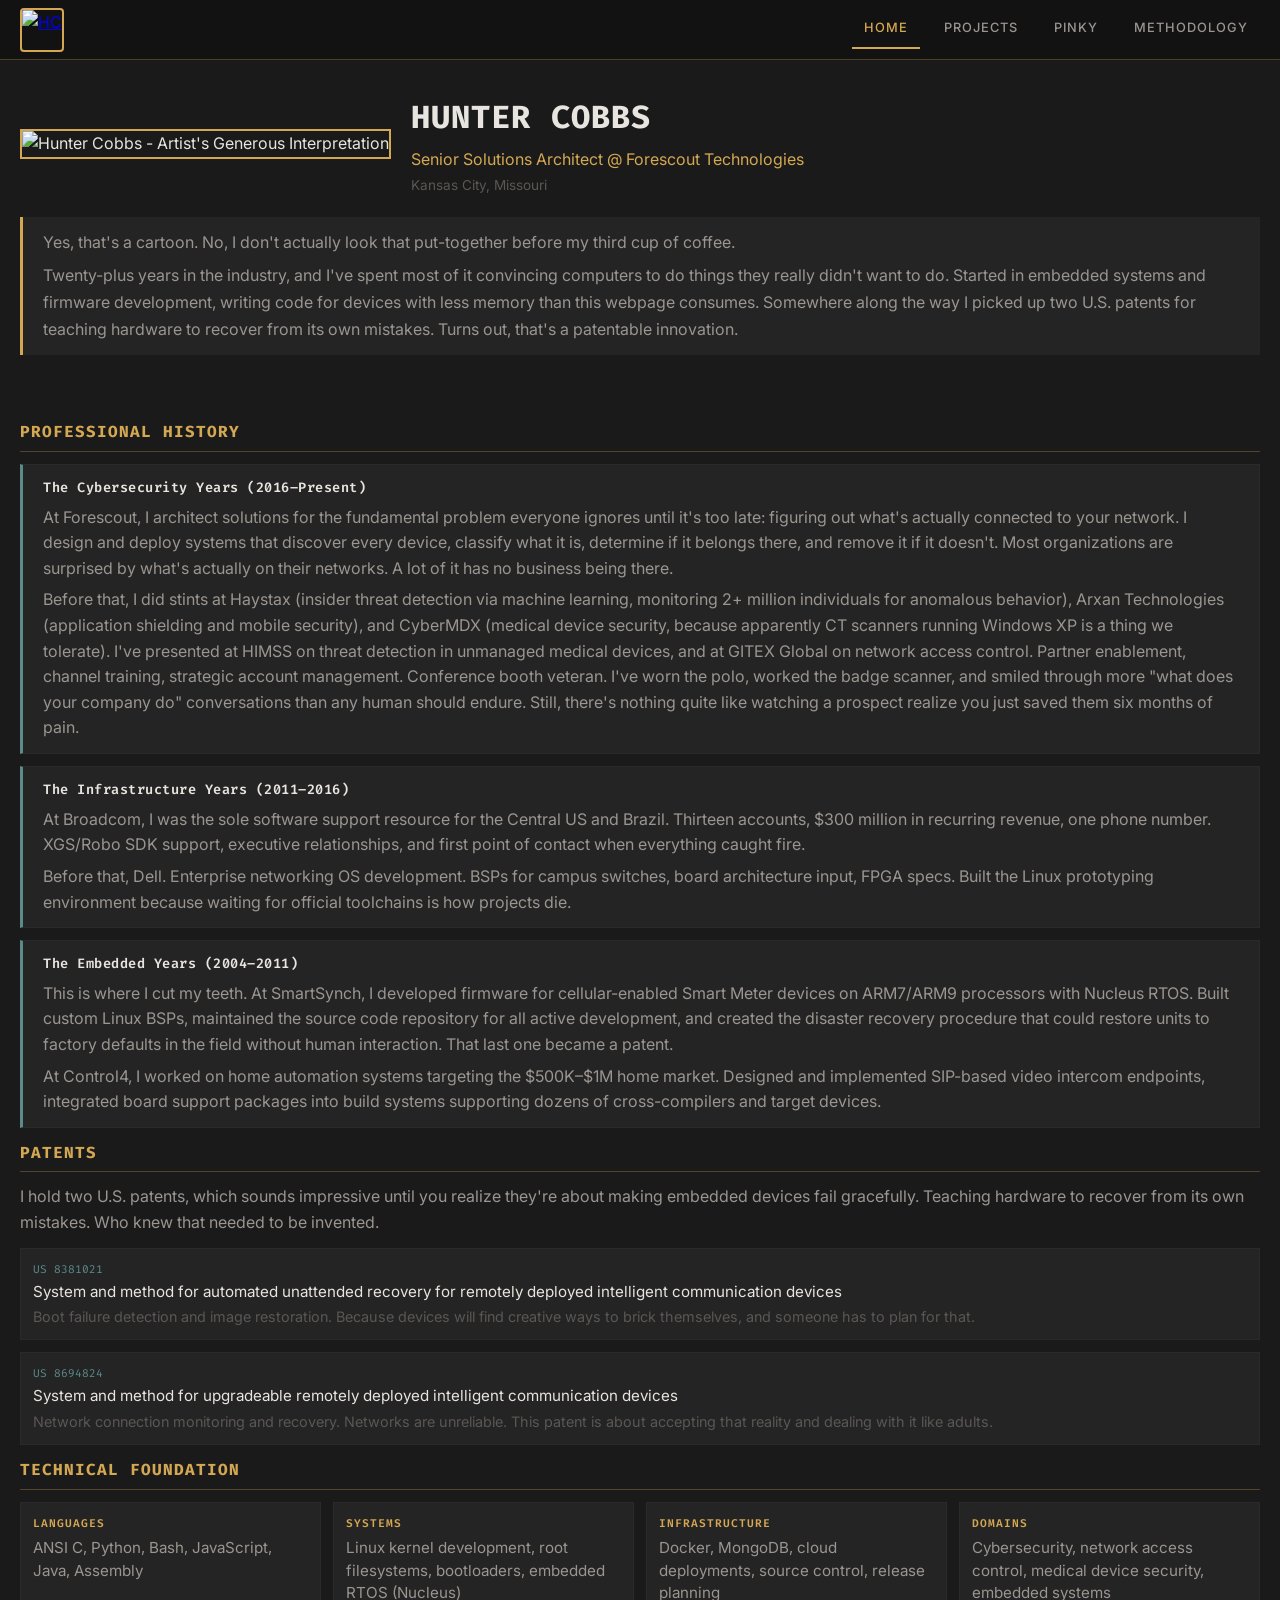
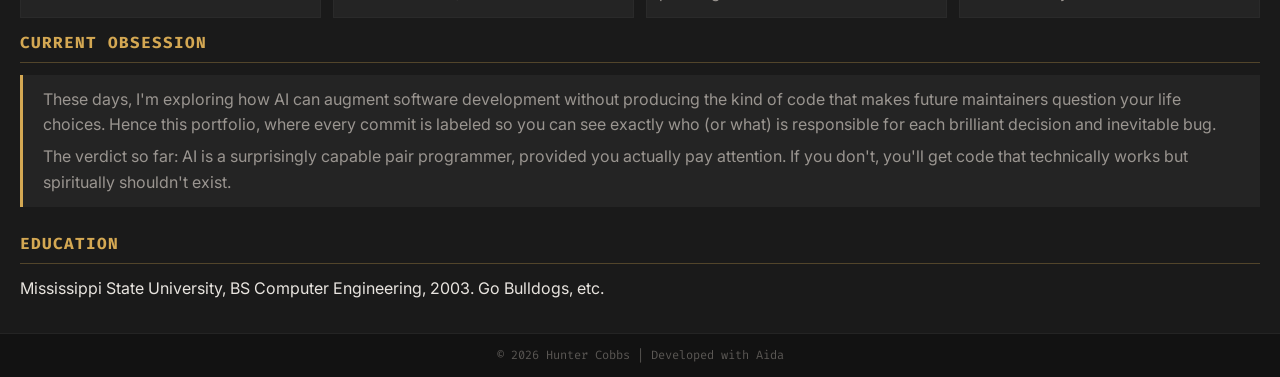
==== index.html @ efbad7c5 "[LLM-ARCH] Add Pinky writeup page with site nav and routing Adds pinky.html — a deep-dive page docum" ====
<!DOCTYPE html>
<html lang="en">
<head>
    <meta charset="UTF-8">
    <meta name="viewport" content="width=device-width, initial-scale=1.0">
    <meta name="description" content="Hunter Cobbs - Senior Solutions Architect, Patent Holder, Embedded Systems Veteran">
    <meta name="referrer" content="strict-origin-when-cross-origin">
    <meta http-equiv="X-Content-Type-Options" content="nosniff">
    <title>Hunter Cobbs | Solutions Architect & AI-Augmented Development</title>
    <link rel="stylesheet" href="css/style.css">
</head>
<body>
    <nav class="nav-bar">
        <div class="nav-container">
            <a href="index.html" class="nav-logo"><img src="photos/hc.jpg" alt="HC"></a>
            <ul class="nav-links">
                <li><a href="index.html" class="active">Home</a></li>
                <li><a href="projects.html">Projects</a></li>
                <li><a href="pinky.html">Pinky</a></li>
                <li><a href="methodology.html">Methodology</a></li>
            </ul>
        </div>
    </nav>

    <main>
        <section class="intro">
            <div class="container">
                <div class="intro-bio">
                    <div class="intro-image">
                        <img src="photos/cartoon_cobbs.jpg" alt="Hunter Cobbs - Artist's Generous Interpretation">
                    </div>
                    <div class="intro-header">
                        <h1 class="intro-title">HUNTER COBBS</h1>
                        <p class="intro-subtitle">Senior Solutions Architect @ Forescout Technologies</p>
                        <p class="intro-location">Kansas City, Missouri</p>
                    </div>
                </div>
                <div class="intro-content">
                    <p>
                        Yes, that's a cartoon. No, I don't actually look that put-together before my third cup of coffee.
                    </p>
                    <p>
                        Twenty-plus years in the industry, and I've spent most of it convincing computers to do
                        things they really didn't want to do. Started in embedded systems and firmware development,
                        writing code for devices with less memory than this webpage consumes. Somewhere along the
                        way I picked up two U.S. patents for teaching hardware to recover from its own mistakes. Turns
                        out, that's a patentable innovation.
                    </p>
                </div>
            </div>
        </section>

        <section class="bio-section container">
            <h2>Professional History</h2>

            <div class="career-timeline">
                <div class="career-block">
                    <h3>The Cybersecurity Years (2016–Present)</h3>
                    <p>
                        At Forescout, I architect solutions for the fundamental problem everyone ignores until
                        it's too late: figuring out what's actually connected to your network. I design and deploy
                        systems that discover every device, classify what it is, determine if it belongs there,
                        and remove it if it doesn't. Most organizations are surprised by what's actually on their
                        networks. A lot of it has no business being there.
                    </p>
                    <p>
                        Before that, I did stints at Haystax (insider threat detection via machine learning, monitoring
                        2+ million individuals for anomalous behavior), Arxan Technologies (application shielding and
                        mobile security), and CyberMDX (medical device security, because apparently CT scanners running
                        Windows XP is a thing we tolerate). I've presented at HIMSS on threat detection in unmanaged
                        medical devices, and at GITEX Global on network access control. Partner enablement, channel
                        training, strategic account management. Conference booth veteran. I've worn the polo, worked
                        the badge scanner, and smiled through more "what does your company do" conversations than
                        any human should endure. Still, there's nothing quite like watching a prospect realize you
                        just saved them six months of pain.
                    </p>
                </div>

                <div class="career-block">
                    <h3>The Infrastructure Years (2011–2016)</h3>
                    <p>
                        At Broadcom, I was the sole software support resource for the Central US and Brazil.
                        Thirteen accounts, $300 million in recurring revenue, one phone number. XGS/Robo SDK
                        support, executive relationships, and first point of contact when everything caught fire.
                    </p>
                    <p>
                        Before that, Dell. Enterprise networking OS development. BSPs for campus switches, board
                        architecture input, FPGA specs. Built the Linux prototyping environment because waiting
                        for official toolchains is how projects die.
                    </p>
                </div>

                <div class="career-block">
                    <h3>The Embedded Years (2004–2011)</h3>
                    <p>
                        This is where I cut my teeth. At SmartSynch, I developed firmware for cellular-enabled Smart
                        Meter devices on ARM7/ARM9 processors with Nucleus RTOS. Built custom Linux BSPs, maintained
                        the source code repository for all active development, and created the disaster recovery
                        procedure that could restore units to factory defaults in the field without human interaction.
                        That last one became a patent.
                    </p>
                    <p>
                        At Control4, I worked on home automation systems targeting the $500K–$1M home market.
                        Designed and implemented SIP-based video intercom endpoints, integrated board support
                        packages into build systems supporting dozens of cross-compilers and target devices.
                    </p>
                </div>
            </div>
        </section>

        <section class="bio-section container">
            <h2>Patents</h2>
            <p class="section-intro">
                I hold two U.S. patents, which sounds impressive until you realize they're about making
                embedded devices fail gracefully. Teaching hardware to recover from its own mistakes. Who knew
                that needed to be invented.
            </p>
            <div class="patent-list">
                <div class="patent-item">
                    <span class="patent-number">US 8381021</span>
                    <span class="patent-title">System and method for automated unattended recovery for remotely deployed intelligent communication devices</span>
                    <p class="patent-desc">Boot failure detection and image restoration. Because devices will find creative ways to brick themselves, and someone has to plan for that.</p>
                </div>
                <div class="patent-item">
                    <span class="patent-number">US 8694824</span>
                    <span class="patent-title">System and method for upgradeable remotely deployed intelligent communication devices</span>
                    <p class="patent-desc">Network connection monitoring and recovery. Networks are unreliable. This patent is about accepting that reality and dealing with it like adults.</p>
                </div>
            </div>
        </section>

        <section class="bio-section container">
            <h2>Technical Foundation</h2>
            <div class="skills-grid">
                <div class="skill-block">
                    <h3>Languages</h3>
                    <p>ANSI C, Python, Bash, JavaScript, Java, Assembly</p>
                </div>
                <div class="skill-block">
                    <h3>Systems</h3>
                    <p>Linux kernel development, root filesystems, bootloaders, embedded RTOS (Nucleus)</p>
                </div>
                <div class="skill-block">
                    <h3>Infrastructure</h3>
                    <p>Docker, MongoDB, cloud deployments, source control, release planning</p>
                </div>
                <div class="skill-block">
                    <h3>Domains</h3>
                    <p>Cybersecurity, network access control, medical device security, embedded systems</p>
                </div>
            </div>
        </section>

        <section class="bio-section container">
            <h2>Current Obsession</h2>
            <div class="bio-content">
                <p>
                    These days, I'm exploring how AI can augment software development without producing
                    the kind of code that makes future maintainers question your life choices. Hence this
                    portfolio, where every commit is labeled so you can see exactly who (or what) is
                    responsible for each brilliant decision and inevitable bug.
                </p>
                <p>
                    The verdict so far: AI is a surprisingly capable pair programmer, provided you actually
                    pay attention. If you don't, you'll get code that technically works but spiritually
                    shouldn't exist.
                </p>
            </div>
        </section>

        <section class="bio-section container">
            <h2>Education</h2>
            <p>Mississippi State University, BS Computer Engineering, 2003. Go Bulldogs, etc.</p>
        </section>
    </main>

    <footer class="site-footer">
        <div class="container">
            <p>&copy; 2026 Hunter Cobbs | Developed with Aida</p>
        </div>
    </footer>
</body>
</html>
---- css/style.css ----
/* Mid-Century Modern + Cyberpunk Fusion */
@import url('https://fonts.googleapis.com/css2?family=Fira+Code:wght@400;700&family=Inter:wght@300;400;500;600&display=swap');

* {
    margin: 0;
    padding: 0;
    box-sizing: border-box;
}

:root {
    /* Warm Dark Palette */
    --bg-dark: #1a1a1a;
    --bg-darker: #121212;
    --bg-card: #242424;
    --bg-card-hover: #2a2a2a;

    /* Mid-Century Accent Colors */
    --primary: #d4a853;
    --primary-dim: rgba(212, 168, 83, 0.15);
    --secondary: #5c8a8a;
    --accent: #c17767;
    --accent-muted: #8b5a4a;

    /* Text */
    --text-bright: #e8e4df;
    --text-dim: #9a9590;
    --text-muted: #5a5754;

    /* Subtle Effects */
    --glow-primary: 0 0 20px rgba(212, 168, 83, 0.15);
    --border-subtle: rgba(212, 168, 83, 0.3);

    /* Spacing - tightened for compact layout */
    --spacing-xs: 0.375rem;
    --spacing-sm: 0.75rem;
    --spacing-md: 1.25rem;
    --spacing-lg: 2rem;
    --spacing-xl: 2.5rem;
}

body {
    font-family: 'Inter', sans-serif;
    line-height: 1.6;
    color: var(--text-bright);
    background: var(--bg-dark);
    min-height: 100vh;
    padding-top: 60px;
}

.container {
    max-width: 1400px;
    margin: 0 auto;
    padding: 0 var(--spacing-md);
}

/* Navigation - Top Bar */
.nav-bar {
    background: var(--bg-darker);
    border-bottom: 1px solid var(--border-subtle);
    position: fixed;
    top: 0;
    left: 0;
    right: 0;
    height: 60px;
    z-index: 1000;
}

.nav-container {
    display: flex;
    flex-direction: row;
    align-items: center;
    justify-content: space-between;
    padding: 0 var(--spacing-md);
    height: 100%;
    max-width: 1400px;
    margin: 0 auto;
}

.nav-logo {
    display: flex;
    align-items: center;
}

.nav-logo img {
    height: 44px;
    width: auto;
    border: 2px solid var(--primary);
    border-radius: 4px;
    transition: border-color 0.2s ease;
}

.nav-logo:hover img {
    border-color: var(--text-bright);
}

.nav-links {
    display: flex;
    flex-direction: row;
    gap: var(--spacing-sm);
    list-style: none;
}

.nav-links a {
    color: var(--text-dim);
    text-decoration: none;
    font-weight: 500;
    text-transform: uppercase;
    letter-spacing: 1px;
    padding: 0.5rem 0.75rem;
    transition: all 0.2s ease;
    font-size: 0.8rem;
    display: block;
    border-bottom: 2px solid transparent;
}

.nav-links a:hover {
    color: var(--primary);
    border-bottom-color: var(--text-muted);
}

.nav-links a.active {
    color: var(--primary);
    border-bottom-color: var(--primary);
}

/* Intro Section */
.intro {
    padding: var(--spacing-lg) 0 var(--spacing-md);
}

.intro-bio {
    display: flex;
    gap: var(--spacing-md);
    align-items: center;
    margin-bottom: var(--spacing-md);
}

.intro-image {
    flex-shrink: 0;
}

.intro-image img {
    width: 140px;
    height: 140px;
    object-fit: cover;
    border: 2px solid var(--primary);
}

.intro-header {
    display: flex;
    flex-direction: column;
    justify-content: center;
}

.intro-title {
    font-family: 'Fira Code', monospace;
    font-size: 2rem;
    font-weight: 700;
    color: var(--text-bright);
    margin-bottom: 0.25rem;
    letter-spacing: 1px;
}

.intro-subtitle {
    font-size: 1rem;
    color: var(--primary);
    margin-bottom: 0.125rem;
    font-weight: 400;
}

.intro-location {
    font-size: 0.85rem;
    color: var(--text-muted);
}

.intro-content {
    background: var(--bg-card);
    border-left: 3px solid var(--primary);
    padding: var(--spacing-sm) var(--spacing-md);
    line-height: 1.7;
}

.intro-content p {
    margin-bottom: var(--spacing-xs);
    color: var(--text-dim);
    font-size: 1rem;
}

.intro-content p:last-child {
    margin-bottom: 0;
}

.cta-button {
    display: inline-block;
    padding: 0.625rem 1.5rem;
    background: var(--primary);
    border: none;
    color: var(--bg-dark);
    text-decoration: none;
    font-weight: 600;
    text-transform: uppercase;
    letter-spacing: 1px;
    font-size: 0.8rem;
    transition: background 0.2s ease;
    margin-top: var(--spacing-sm);
}

.cta-button:hover {
    background: var(--text-bright);
}

/* Section Headers */
section {
    margin-bottom: var(--spacing-lg);
}

section.bio-section {
    padding-top: var(--spacing-sm);
}

h2 {
    font-family: 'Fira Code', monospace;
    font-size: 1rem;
    color: var(--primary);
    margin-bottom: var(--spacing-sm);
    padding-bottom: var(--spacing-xs);
    border-bottom: 1px solid var(--border-subtle);
    letter-spacing: 1px;
    text-transform: uppercase;
    font-weight: 700;
}

h3 {
    font-family: 'Fira Code', monospace;
    font-size: 0.9rem;
    color: var(--text-bright);
    margin-bottom: var(--spacing-xs);
    font-weight: 600;
}

/* Projects Layout - Top Nav + Content */
.projects-layout {
    display: flex;
    flex-direction: column;
    min-height: calc(100vh - 120px);
}

.projects-topnav {
    background: var(--bg-darker);
    border-bottom: 1px solid var(--bg-card);
    padding: var(--spacing-sm) var(--spacing-md);
    position: sticky;
    top: 0;
    z-index: 100;
}

.project-tabs {
    display: flex;
    flex-direction: row;
    gap: var(--spacing-sm);
    flex-wrap: wrap;
}

.project-tab {
    display: flex;
    flex-direction: column;
    align-items: flex-start;
    gap: 0.125rem;
    padding: var(--spacing-xs) var(--spacing-sm);
    background: transparent;
    border: 1px solid transparent;
    border-bottom: 2px solid transparent;
    cursor: pointer;
    text-align: left;
    transition: all 0.2s ease;
}

.project-tab:hover {
    background: var(--bg-card);
    border-color: var(--bg-card-hover);
    border-bottom-color: var(--text-muted);
}

.project-tab.active {
    background: var(--bg-card);
    border-color: var(--border-subtle);
    border-bottom-color: var(--primary);
}

.tab-name {
    font-family: 'Fira Code', monospace;
    font-size: 0.875rem;
    color: var(--text-bright);
    font-weight: 600;
}

.project-tab:hover .tab-name,
.project-tab.active .tab-name {
    color: var(--primary);
}

.tab-lang {
    font-size: 0.65rem;
    color: var(--text-muted);
}

.project-content {
    padding: var(--spacing-lg);
    max-width: 1200px;
}

.project-meta {
    display: flex;
    gap: var(--spacing-xs);
    margin-bottom: var(--spacing-md);
    flex-wrap: wrap;
}

.project-tag {
    background: var(--primary-dim);
    padding: 0.25rem 0.625rem;
    font-size: 0.75rem;
    color: var(--primary);
    font-family: 'Fira Code', monospace;
    text-transform: uppercase;
    letter-spacing: 0.5px;
}

.project-description {
    color: var(--text-dim);
    margin-bottom: var(--spacing-md);
    line-height: 1.7;
}

.project-stats {
    margin: var(--spacing-md) 0;
}

.project-stats h4 {
    font-size: 0.75rem;
    color: var(--text-dim);
    margin-bottom: var(--spacing-sm);
    text-transform: uppercase;
    letter-spacing: 1px;
    font-weight: 500;
}

.stats-bars {
    display: flex;
    flex-direction: column;
    gap: 0.25rem;
}

.stat-bar {
    display: flex;
    align-items: center;
    gap: 0.375rem;
}

.stat-label {
    min-width: 90px;
    font-size: 0.6rem;
    font-family: 'Fira Code', monospace;
    color: var(--text-muted);
}

.stat-visual {
    flex: 1;
    height: 6px;
    background: var(--bg-darker);
    overflow: hidden;
}

.stat-fill {
    height: 100%;
    transition: width 0.6s ease;
}

.stat-value {
    min-width: 24px;
    text-align: right;
    font-size: 0.6rem;
    font-weight: 600;
    color: var(--text-dim);
    font-family: 'Fira Code', monospace;
}

/* Mid-century contribution label colors */
.stat-fill.classic {
    background: #7a9e7a;
}
.stat-fill.classic-review {
    background: #8fbc8f;
}
.stat-fill.llm-assisted {
    background: var(--secondary);
}
.stat-fill.llm-arch {
    background: var(--primary);
}
.stat-fill.llm-review {
    background: #c49a6c;
}
.stat-fill.vibe {
    background: var(--accent);
}

.project-links {
    display: flex;
    gap: var(--spacing-sm);
    flex-wrap: wrap;
    margin-top: var(--spacing-md);
}

.project-link {
    display: inline-block;
    padding: 0.5rem 1rem;
    background: transparent;
    border: 1px solid var(--text-muted);
    color: var(--text-dim);
    text-decoration: none;
    font-size: 0.8rem;
    font-weight: 500;
    text-transform: uppercase;
    letter-spacing: 0.5px;
    transition: border-color 0.2s ease, color 0.2s ease;
}

.project-link:hover {
    border-color: var(--primary);
    color: var(--primary);
}

/* Label Cards */
.labels-grid {
    display: grid;
    grid-template-columns: repeat(auto-fill, minmax(300px, 1fr));
    gap: var(--spacing-md);
}

.label-card {
    background: var(--bg-card);
    border: 1px solid var(--bg-card-hover);
    padding: var(--spacing-md);
    transition: border-color 0.2s ease;
}

.label-card:hover {
    border-color: var(--border-subtle);
}

.label-card h3 {
    font-family: 'Fira Code', monospace;
    color: var(--primary);
    margin-bottom: var(--spacing-xs);
    font-size: 0.875rem;
    letter-spacing: 0.5px;
}

.label-card p {
    color: var(--text-dim);
    font-size: 0.9rem;
    line-height: 1.6;
}

.methodology-intro {
    color: var(--text-dim);
    margin-bottom: var(--spacing-lg);
    font-size: 1.1rem;
    line-height: 1.8;
}

.bio-content {
    background: var(--bg-card);
    border-left: 3px solid var(--primary);
    padding: var(--spacing-sm) var(--spacing-md);
    line-height: 1.6;
    margin-bottom: var(--spacing-sm);
}

.bio-content p {
    margin-bottom: var(--spacing-xs);
    color: var(--text-dim);
    font-size: 1rem;
}

.bio-content p:last-child {
    margin-bottom: 0;
}

/* Section Intro */
.section-intro {
    color: var(--text-dim);
    line-height: 1.6;
    margin-bottom: var(--spacing-sm);
    font-size: 1rem;
}

/* Career Timeline */
.career-timeline {
    display: flex;
    flex-direction: column;
    gap: var(--spacing-sm);
}

.career-block {
    background: var(--bg-card);
    border: 1px solid var(--bg-card-hover);
    padding: var(--spacing-sm) var(--spacing-md);
    border-left: 3px solid var(--secondary);
}

.career-block h3 {
    font-family: 'Fira Code', monospace;
    font-size: 0.85rem;
    color: var(--text-bright);
    margin-bottom: var(--spacing-xs);
    letter-spacing: 0.5px;
}

.career-block p {
    color: var(--text-dim);
    line-height: 1.6;
    margin-bottom: var(--spacing-xs);
    font-size: 1rem;
}

.career-block p:last-child {
    margin-bottom: 0;
}

/* Skills Grid */
.skills-grid {
    display: grid;
    grid-template-columns: repeat(auto-fit, minmax(200px, 1fr));
    gap: var(--spacing-sm);
}

.skill-block {
    background: var(--bg-card);
    border: 1px solid var(--bg-card-hover);
    padding: var(--spacing-sm);
}

.skill-block h3 {
    font-family: 'Fira Code', monospace;
    font-size: 0.7rem;
    color: var(--primary);
    margin-bottom: 0.25rem;
    text-transform: uppercase;
    letter-spacing: 1px;
}

.skill-block p {
    color: var(--text-dim);
    font-size: 0.95rem;
    line-height: 1.5;
}

.patent-list {
    display: flex;
    flex-direction: column;
    gap: var(--spacing-sm);
}

.patent-item {
    background: var(--bg-card);
    border: 1px solid var(--bg-card-hover);
    padding: var(--spacing-sm);
}

.patent-number {
    font-family: 'Fira Code', monospace;
    font-size: 0.7rem;
    color: var(--secondary);
    display: block;
    margin-bottom: 0.125rem;
}

.patent-title {
    font-size: 0.95rem;
    color: var(--text-bright);
    display: block;
    margin-bottom: 0.25rem;
    line-height: 1.4;
}

.patent-desc {
    font-size: 0.9rem;
    color: var(--text-muted);
    margin: 0;
    line-height: 1.5;
}

/* Footer */
.site-footer {
    background: var(--bg-darker);
    border-top: 1px solid var(--bg-card);
    color: var(--text-muted);
    text-align: center;
    padding: var(--spacing-sm) 0;
    margin-top: var(--spacing-lg);
}

.site-footer p {
    font-size: 0.75rem;
    font-family: 'Fira Code', monospace;
}

/* Project Detail Page */
.project-header {
    padding: var(--spacing-lg) 0;
    border-bottom: 1px solid var(--bg-card);
}

.back-link {
    display: inline-block;
    color: var(--text-muted);
    text-decoration: none;
    font-size: 0.875rem;
    margin-bottom: var(--spacing-sm);
    transition: color 0.2s ease;
}

.back-link:hover {
    color: var(--primary);
}

.project-header h1 {
    font-family: 'Fira Code', monospace;
    font-size: 2rem;
    color: var(--text-bright);
    margin-bottom: var(--spacing-xs);
    letter-spacing: 1px;
}

.project-subtitle {
    color: var(--text-dim);
    font-size: 1rem;
    margin-bottom: var(--spacing-sm);
    max-width: 700px;
}

.project-header-links {
    margin-top: var(--spacing-md);
}

.project-dashboard {
    display: grid;
    grid-template-columns: 1fr 240px;
    gap: var(--spacing-md);
    padding: var(--spacing-lg) 0;
}

/* README Section */
.project-readme {
    min-width: 0;
}

.readme-body {
    background: var(--bg-card);
    padding: var(--spacing-md);
    border: 1px solid var(--bg-card-hover);
    line-height: 1.7;
}

.readme-body h1,
.readme-body h2,
.readme-body h3,
.readme-body h4 {
    font-family: 'Fira Code', monospace;
    color: var(--text-bright);
    margin-top: var(--spacing-md);
    margin-bottom: var(--spacing-sm);
}

.readme-body h1 { font-size: 1.5rem; }
.readme-body h2 { font-size: 1.25rem; border-bottom: none; }
.readme-body h3 { font-size: 1.1rem; }

.readme-body p {
    color: var(--text-dim);
    margin-bottom: var(--spacing-sm);
}

.readme-body code {
    font-family: 'Fira Code', monospace;
    background: var(--bg-darker);
    padding: 0.125rem 0.375rem;
    font-size: 0.875rem;
    color: var(--primary);
}

.readme-body pre {
    background: var(--bg-darker);
    padding: var(--spacing-sm);
    overflow-x: auto;
    margin: var(--spacing-sm) 0;
    border-left: 3px solid var(--primary);
}

.readme-body pre code {
    background: none;
    padding: 0;
    color: var(--text-dim);
}

.readme-body ul,
.readme-body ol {
    color: var(--text-dim);
    padding-left: var(--spacing-md);
    margin-bottom: var(--spacing-sm);
}

.readme-body li {
    margin-bottom: var(--spacing-xs);
}

.readme-body a {
    color: var(--primary);
    text-decoration: none;
}

.readme-body a:hover {
    text-decoration: underline;
}

.readme-body blockquote {
    border-left: 3px solid var(--secondary);
    padding-left: var(--spacing-sm);
    color: var(--text-muted);
    margin: var(--spacing-sm) 0;
}

/* Sidebar */
.project-sidebar {
    display: flex;
    flex-direction: column;
    gap: var(--spacing-xs);
}

.sidebar-section {
    background: var(--bg-card);
    border: 1px solid var(--bg-card-hover);
    padding: var(--spacing-sm);
}

.sidebar-section h3 {
    font-family: 'Fira Code', monospace;
    font-size: 0.65rem;
    color: var(--primary);
    text-transform: uppercase;
    letter-spacing: 0.5px;
    margin-bottom: var(--spacing-xs);
    padding-bottom: 0.25rem;
    border-bottom: 1px solid var(--bg-card-hover);
}

.stats-total {
    font-size: 0.7rem;
    color: var(--text-dim);
    margin-bottom: var(--spacing-xs);
}

/* Commits List */
.commits-list {
    display: flex;
    flex-direction: column;
    gap: 0.375rem;
    max-height: 280px;
    overflow-y: auto;
}

.commit-item {
    padding-bottom: 0.375rem;
    border-bottom: 1px solid var(--bg-card-hover);
}

.commit-item:last-child {
    border-bottom: none;
    padding-bottom: 0;
}

.commit-meta {
    display: flex;
    gap: 0.25rem;
    margin-bottom: 0.125rem;
}

.commit-date {
    font-size: 0.6rem;
    color: var(--text-muted);
    font-family: 'Fira Code', monospace;
}

.commit-label {
    font-size: 0.55rem;
    color: var(--secondary);
    font-family: 'Fira Code', monospace;
}

.commit-message {
    font-size: 0.7rem;
    color: var(--text-dim);
    margin-bottom: 0.125rem;
    line-height: 1.3;
    overflow: hidden;
    text-overflow: ellipsis;
    white-space: nowrap;
}

.commit-link {
    font-size: 0.6rem;
    color: var(--text-muted);
    font-family: 'Fira Code', monospace;
    text-decoration: none;
}

.commit-link:hover {
    color: var(--primary);
}

/* Issues List */
.issues-list {
    display: flex;
    flex-direction: column;
    gap: 0.25rem;
    max-height: 200px;
    overflow-y: auto;
}

.issue-item {
    display: flex;
    align-items: flex-start;
    gap: 0.25rem;
}

.issue-icon {
    font-family: 'Fira Code', monospace;
    font-size: 0.6rem;
    font-weight: 600;
    min-width: 1.25rem;
}

.issue-icon.state-open {
    color: #7a9e7a;
}

.issue-icon.state-closed {
    color: var(--accent);
}

.issue-content {
    flex: 1;
    min-width: 0;
}

.issue-title {
    font-size: 0.65rem;
    color: var(--text-dim);
    text-decoration: none;
    display: block;
    line-height: 1.3;
    overflow: hidden;
    text-overflow: ellipsis;
    white-space: nowrap;
}

.issue-title:hover {
    color: var(--primary);
}

.issue-number {
    font-size: 0.6rem;
    color: var(--text-muted);
    font-family: 'Fira Code', monospace;
}

/* Loading/Error States */
.loading-text,
.empty-text {
    font-size: 0.7rem;
    color: var(--text-muted);
    font-style: italic;
}

.error-text {
    font-size: 0.7rem;
    color: var(--accent);
}

/* Responsive Design */
@media (max-width: 1024px) {
    .project-dashboard {
        grid-template-columns: 1fr;
    }

    .project-sidebar {
        order: -1;
        display: grid;
        grid-template-columns: repeat(3, 1fr);
        gap: var(--spacing-sm);
    }
}

@media (max-width: 768px) {
    /* Mobile adjustments */
    .nav-container {
        padding: 0 var(--spacing-sm);
    }

    .nav-logo img {
        height: 36px;
    }

    .nav-links {
        gap: var(--spacing-xs);
    }

    .nav-links a {
        padding: 0.375rem 0.5rem;
        font-size: 0.7rem;
    }

    .intro-title {
        font-size: 1.5rem;
    }

    .intro-subtitle {
        font-size: 0.9rem;
    }

    .intro-bio {
        flex-direction: column;
        align-items: center;
        text-align: center;
    }

    .intro-image img {
        width: 120px;
        height: 120px;
    }

    h2 {
        font-size: 0.9rem;
    }

    .labels-grid {
        grid-template-columns: 1fr;
    }

    .skills-grid {
        grid-template-columns: 1fr 1fr;
    }

    .container {
        padding: 0 var(--spacing-sm);
    }

    .stat-label {
        min-width: 80px;
        font-size: 0.6rem;
    }

    .project-header h1 {
        font-size: 1.25rem;
    }

    /* Mobile: compact project tabs */
    .projects-topnav {
        padding: var(--spacing-xs) var(--spacing-sm);
    }

    .project-tabs {
        gap: var(--spacing-xs);
    }

    .project-tab {
        padding: var(--spacing-xs);
    }

    .tab-lang {
        display: none;
    }

    .project-content {
        padding: var(--spacing-sm);
    }

    .bio-header {
        flex-direction: column;
        align-items: center;
        text-align: center;
    }

    .bio-image img {
        width: 120px;
        height: 120px;
    }

    .career-block p {
        font-size: 0.95rem;
    }
}

/* Review Status Badges */
.review-section {
    display: flex;
    flex-direction: column;
    gap: var(--spacing-xs);
}

.review-row {
    display: flex;
    align-items: center;
    gap: var(--spacing-xs);
    margin-bottom: var(--spacing-xs);
    flex-wrap: wrap;
}

.review-label {
    font-size: 0.7rem;
    font-family: 'Fira Code', monospace;
    color: var(--text-dim);
    text-transform: uppercase;
    letter-spacing: 0.5px;
    min-width: 100px;
}

.review-label a {
    color: var(--text-dim);
    text-decoration: none;
    transition: color 0.2s ease;
}

.review-label a:hover {
    color: var(--primary);
}

.review-rounds {
    display: flex;
    gap: 4px;
    flex-wrap: wrap;
}

.review-badge {
    display: inline-flex;
    align-items: center;
    justify-content: center;
    width: 22px;
    height: 22px;
    font-size: 0.65rem;
    font-family: 'Fira Code', monospace;
    font-weight: 600;
    text-decoration: none;
    border-radius: 3px;
    transition: transform 0.15s ease, box-shadow 0.15s ease;
}

.review-badge:hover {
    transform: translateY(-2px);
    box-shadow: 0 2px 8px rgba(0, 0, 0, 0.3);
}

/* Severity colors */
.review-badge.severity-critical {
    background: #cc4444;
    color: #fff;
}

.review-badge.severity-high {
    background: #d48a3c;
    color: #1a1a1a;
}

.review-badge.severity-medium {
    background: #c9b44a;
    color: #1a1a1a;
}

.review-badge.severity-low {
    background: #7a9e7a;
    color: #1a1a1a;
}

.review-badge.severity-none {
    background: var(--text-muted);
    color: var(--bg-dark);
}

.review-none {
    font-size: 0.7rem;
    color: var(--text-muted);
    font-style: italic;
}

/* Pinky Article Page */
.pinky-article {
    max-width: 820px;
    padding-top: var(--spacing-lg);
    padding-bottom: var(--spacing-xl);
}

.pinky-header {
    padding-bottom: var(--spacing-md);
    margin-bottom: var(--spacing-lg);
    border-bottom: 1px solid var(--border-subtle);
}

.pinky-title {
    font-family: 'Fira Code', monospace;
    font-size: 1.75rem;
    font-weight: 700;
    color: var(--text-bright);
    letter-spacing: 1px;
    line-height: 1.25;
    margin-bottom: var(--spacing-sm);
}

.pinky-lede {
    color: var(--text-dim);
    font-size: 1.05rem;
    line-height: 1.7;
    border-left: 3px solid var(--primary);
    padding: var(--spacing-xs) var(--spacing-md);
    background: var(--bg-card);
}

.pinky-section {
    margin-bottom: var(--spacing-lg);
}

.pinky-section h2 {
    font-family: 'Fira Code', monospace;
    font-size: 1rem;
    color: var(--primary);
    margin-bottom: var(--spacing-sm);
    padding-bottom: var(--spacing-xs);
    border-bottom: 1px solid var(--border-subtle);
    letter-spacing: 1px;
    text-transform: uppercase;
    font-weight: 700;
}

.pinky-section p {
    color: var(--text-dim);
    line-height: 1.75;
    margin-bottom: var(--spacing-sm);
    font-size: 1rem;
}

.pinky-section p:last-child {
    margin-bottom: 0;
}

.pinky-section strong {
    color: var(--text-bright);
    font-weight: 600;
}

.pinky-section ul {
    color: var(--text-dim);
    padding-left: var(--spacing-md);
    margin-bottom: var(--spacing-sm);
    line-height: 1.7;
}

.pinky-section li {
    margin-bottom: var(--spacing-xs);
}

.pinky-section code {
    font-family: 'Fira Code', monospace;
    background: var(--bg-darker);
    padding: 0.1rem 0.35rem;
    font-size: 0.85rem;
    color: var(--primary);
    border-radius: 2px;
}

/* ASCII pipeline diagram */
.ascii-diagram {
    background: var(--bg-darker);
    border-left: 3px solid var(--primary);
    padding: var(--spacing-sm) var(--spacing-md);
    margin: var(--spacing-sm) 0 var(--spacing-md);
    overflow-x: auto;
    -webkit-overflow-scrolling: touch;
}

.ascii-diagram code {
    font-family: 'Fira Code', monospace;
    font-size: 0.7rem;
    line-height: 1.5;
    color: var(--text-dim);
    background: none;
    padding: 0;
    white-space: pre;
    display: block;
    color: var(--text-bright);
}

/* Hardware table */
.pinky-table-wrap {
    overflow-x: auto;
    -webkit-overflow-scrolling: touch;
    margin: var(--spacing-sm) 0;
    border: 1px solid var(--bg-card-hover);
}

.pinky-table {
    width: 100%;
    border-collapse: collapse;
    font-size: 0.9rem;
    background: var(--bg-card);
    min-width: 480px;
}

.pinky-table th,
.pinky-table td {
    padding: var(--spacing-xs) var(--spacing-sm);
    text-align: left;
    border-bottom: 1px solid var(--bg-card-hover);
    vertical-align: top;
    line-height: 1.5;
}

.pinky-table thead th {
    background: var(--bg-darker);
    color: var(--primary);
    font-family: 'Fira Code', monospace;
    font-size: 0.7rem;
    text-transform: uppercase;
    letter-spacing: 1px;
    font-weight: 700;
}

.pinky-table tbody td:first-child {
    font-family: 'Fira Code', monospace;
    color: var(--secondary);
    white-space: nowrap;
    font-size: 0.85rem;
}

.pinky-table tbody td {
    color: var(--text-dim);
}

.pinky-table tbody tr:last-child td {
    border-bottom: none;
}

.pinky-footnote {
    margin-top: var(--spacing-lg);
    padding-top: var(--spacing-sm);
    border-top: 1px solid var(--bg-card-hover);
    color: var(--text-muted);
    font-family: 'Fira Code', monospace;
    font-size: 0.75rem;
    text-align: right;
}

@media (max-width: 768px) {
    .pinky-title {
        font-size: 1.35rem;
    }

    .pinky-lede {
        font-size: 0.95rem;
    }

    .ascii-diagram code {
        font-size: 0.6rem;
    }
}
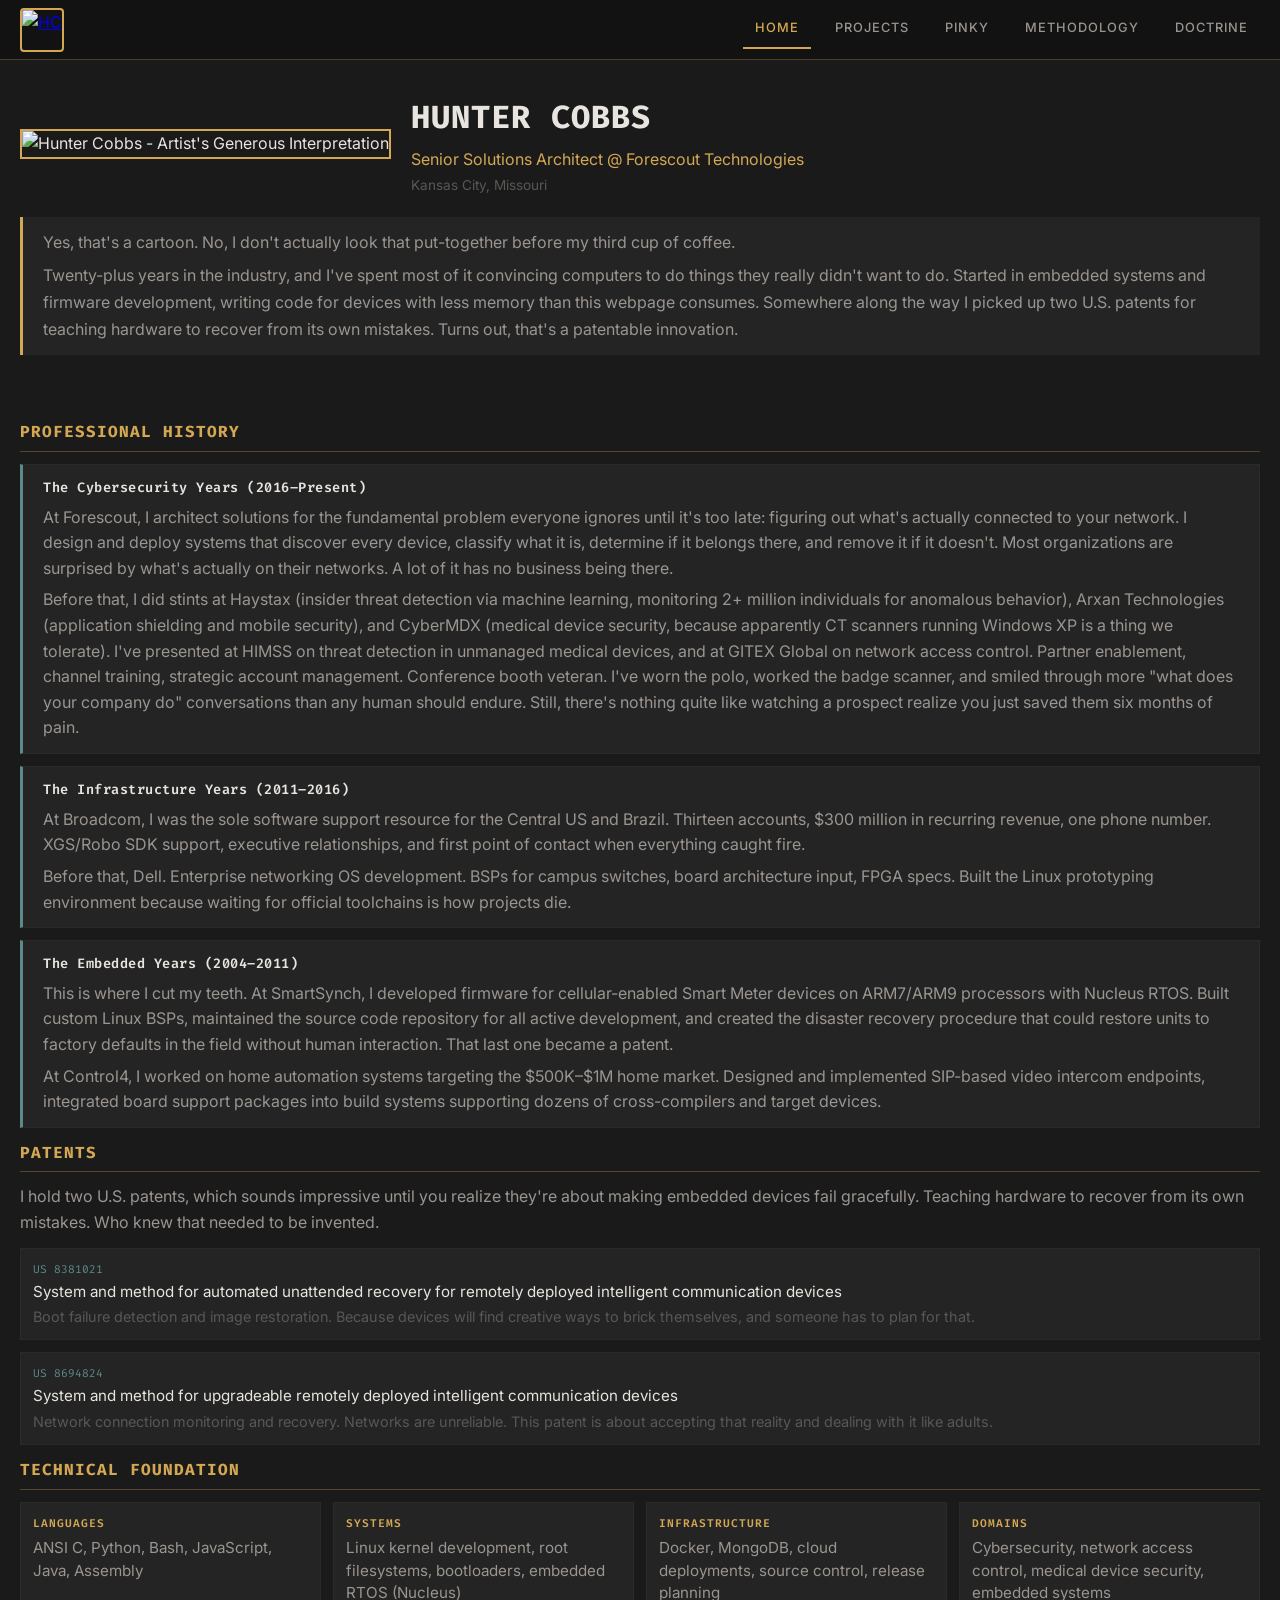
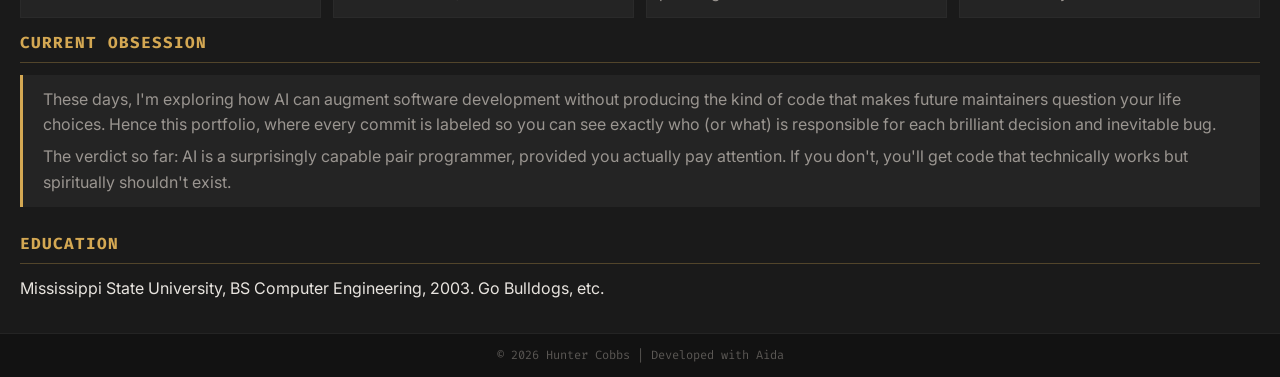
==== commit c268710f: "[LLM-ARCH] Add Decision Over Detection doctrine page New decision-over-detection.html: a default-den" ====
--- a/index.html
+++ b/index.html
@@ -18,6 +18,7 @@
                 <li><a href="projects.html">Projects</a></li>
                 <li><a href="pinky.html">Pinky</a></li>
                 <li><a href="methodology.html">Methodology</a></li>
+                <li><a href="decision-over-detection.html">Doctrine</a></li>
             </ul>
         </div>
     </nav>
--- a/css/style.css
+++ b/css/style.css
@@ -1273,3 +1273,329 @@
         font-size: 0.6rem;
     }
 }
+
+/* ===== Pinky overhaul: metrics, timeline, principles, status ===== */
+
+/* Headline metrics band */
+.pinky-metrics {
+    display: grid;
+    grid-template-columns: repeat(auto-fit, minmax(160px, 1fr));
+    gap: var(--spacing-sm);
+    margin: var(--spacing-md) 0 var(--spacing-sm);
+}
+
+.metric {
+    background: var(--bg-card);
+    border: 1px solid var(--bg-card-hover);
+    border-top: 2px solid var(--primary);
+    padding: var(--spacing-sm) var(--spacing-md);
+    display: flex;
+    flex-direction: column;
+    gap: 0.25rem;
+}
+
+.metric-num {
+    font-family: 'Fira Code', monospace;
+    font-size: 2.1rem;
+    font-weight: 700;
+    line-height: 1;
+    color: var(--primary);
+    letter-spacing: 0.5px;
+}
+
+.metric-unit {
+    font-size: 1.1rem;
+    color: var(--text-dim);
+    margin-left: 0.1rem;
+}
+
+.metric-label {
+    font-size: 0.78rem;
+    line-height: 1.4;
+    color: var(--text-dim);
+}
+
+.pinky-metrics-note {
+    font-size: 0.82rem;
+    line-height: 1.6;
+    color: var(--text-muted);
+    border-left: 3px solid var(--secondary);
+    padding-left: var(--spacing-sm);
+    margin-bottom: var(--spacing-lg);
+}
+
+.pinky-metrics-note strong {
+    color: var(--text-dim);
+    font-family: 'Fira Code', monospace;
+}
+
+/* Section sub-heading */
+.pinky-subhead {
+    color: var(--text-dim);
+    font-size: 1.02rem;
+    line-height: 1.7;
+    margin-bottom: var(--spacing-md);
+}
+
+/* Phase timeline */
+.pinky-timeline {
+    list-style: none;
+    padding: 0;
+    margin: 0 0 0 0.5rem;
+    position: relative;
+    border-left: 2px solid var(--border-subtle);
+}
+
+.phase {
+    position: relative;
+    padding: 0 0 var(--spacing-lg) var(--spacing-lg);
+}
+
+.phase:last-child {
+    padding-bottom: 0;
+}
+
+.phase::before {
+    content: "";
+    position: absolute;
+    left: calc(-0.5rem - 1px);
+    top: 0.2rem;
+    width: 0.9rem;
+    height: 0.9rem;
+    border-radius: 50%;
+    background: var(--bg-dark);
+    border: 2px solid var(--primary);
+}
+
+.phase-live::before {
+    background: var(--primary);
+    box-shadow: var(--glow-primary);
+}
+
+.phase-eyebrow {
+    display: inline-block;
+    font-family: 'Fira Code', monospace;
+    font-size: 0.7rem;
+    text-transform: uppercase;
+    letter-spacing: 1px;
+    color: var(--secondary);
+    margin-bottom: 0.25rem;
+}
+
+.phase-title {
+    font-family: 'Fira Code', monospace;
+    font-size: 1.05rem;
+    font-weight: 600;
+    color: var(--text-bright);
+    margin-bottom: var(--spacing-xs);
+    letter-spacing: 0.5px;
+}
+
+.phase p {
+    color: var(--text-dim);
+    line-height: 1.75;
+    margin-bottom: var(--spacing-sm);
+    font-size: 1rem;
+}
+
+.phase p:last-child {
+    margin-bottom: 0;
+}
+
+.phase ul {
+    color: var(--text-dim);
+    padding-left: var(--spacing-md);
+    margin-bottom: var(--spacing-sm);
+    line-height: 1.7;
+}
+
+.phase li {
+    margin-bottom: var(--spacing-xs);
+}
+
+.phase strong {
+    color: var(--text-bright);
+    font-weight: 600;
+}
+
+.phase code {
+    font-family: 'Fira Code', monospace;
+    background: var(--bg-darker);
+    padding: 0.1rem 0.35rem;
+    font-size: 0.85rem;
+    color: var(--primary);
+    border-radius: 2px;
+}
+
+/* Pull-quote callout */
+.pinky-callout {
+    background: var(--bg-card);
+    border-left: 3px solid var(--accent);
+    padding: var(--spacing-md);
+    margin: 0 0 var(--spacing-lg);
+}
+
+.pinky-callout p {
+    font-family: 'Fira Code', monospace;
+    font-size: 1.05rem;
+    line-height: 1.6;
+    color: var(--text-bright);
+    margin-bottom: var(--spacing-xs);
+}
+
+.pinky-callout cite {
+    font-style: normal;
+    font-size: 0.8rem;
+    color: var(--text-muted);
+    font-family: 'Fira Code', monospace;
+}
+
+/* Principle cards */
+.pinky-principles {
+    display: grid;
+    grid-template-columns: repeat(auto-fit, minmax(260px, 1fr));
+    gap: var(--spacing-sm);
+}
+
+.principle {
+    background: var(--bg-card);
+    border: 1px solid var(--bg-card-hover);
+    padding: var(--spacing-md);
+    transition: border-color 0.2s ease;
+}
+
+.principle:hover {
+    border-color: var(--border-subtle);
+}
+
+.principle h3 {
+    font-family: 'Fira Code', monospace;
+    font-size: 0.85rem;
+    color: var(--primary);
+    margin-bottom: var(--spacing-xs);
+    letter-spacing: 0.3px;
+    line-height: 1.35;
+}
+
+.principle p {
+    color: var(--text-dim);
+    font-size: 0.9rem;
+    line-height: 1.6;
+    margin: 0;
+}
+
+.principle code {
+    font-family: 'Fira Code', monospace;
+    background: var(--bg-darker);
+    padding: 0.05rem 0.3rem;
+    font-size: 0.8rem;
+    color: var(--primary);
+    border-radius: 2px;
+}
+
+/* Shipped / parked / next columns */
+.pinky-status {
+    display: grid;
+    grid-template-columns: repeat(auto-fit, minmax(240px, 1fr));
+    gap: var(--spacing-sm);
+}
+
+.status-col {
+    background: var(--bg-card);
+    border: 1px solid var(--bg-card-hover);
+    border-top: 2px solid var(--text-muted);
+    padding: var(--spacing-md);
+}
+
+.status-shipped { border-top-color: #7a9e7a; }
+.status-parked { border-top-color: var(--text-muted); }
+.status-next { border-top-color: var(--secondary); }
+
+.status-col h3 {
+    font-family: 'Fira Code', monospace;
+    font-size: 0.75rem;
+    text-transform: uppercase;
+    letter-spacing: 1px;
+    color: var(--text-bright);
+    margin-bottom: var(--spacing-sm);
+    padding-bottom: var(--spacing-xs);
+    border-bottom: 1px solid var(--bg-card-hover);
+}
+
+.status-col ul {
+    list-style: none;
+    padding: 0;
+    margin: 0;
+}
+
+.status-col li {
+    color: var(--text-dim);
+    font-size: 0.88rem;
+    line-height: 1.5;
+    padding-left: 1rem;
+    margin-bottom: var(--spacing-xs);
+    position: relative;
+}
+
+.status-col li::before {
+    content: "\25B8";
+    position: absolute;
+    left: 0;
+    color: var(--text-muted);
+    font-size: 0.7rem;
+    top: 0.15rem;
+}
+
+.status-col li:last-child {
+    margin-bottom: 0;
+}
+
+.status-col code {
+    font-family: 'Fira Code', monospace;
+    background: var(--bg-darker);
+    padding: 0.05rem 0.3rem;
+    font-size: 0.78rem;
+    color: var(--primary);
+    border-radius: 2px;
+}
+
+/* Links row */
+.pinky-links {
+    display: flex;
+    gap: var(--spacing-sm);
+    flex-wrap: wrap;
+    margin-top: var(--spacing-md);
+}
+
+.pinky-link {
+    display: inline-block;
+    padding: 0.5rem 1rem;
+    background: transparent;
+    border: 1px solid var(--text-muted);
+    color: var(--text-dim);
+    text-decoration: none;
+    font-size: 0.8rem;
+    font-weight: 500;
+    font-family: 'Fira Code', monospace;
+    letter-spacing: 0.5px;
+    transition: border-color 0.2s ease, color 0.2s ease;
+}
+
+.pinky-link:hover {
+    border-color: var(--primary);
+    color: var(--primary);
+}
+
+@media (max-width: 768px) {
+    .metric-num {
+        font-size: 1.7rem;
+    }
+
+    .pinky-callout p {
+        font-size: 0.95rem;
+    }
+
+    .phase-title {
+        font-size: 0.95rem;
+    }
+}
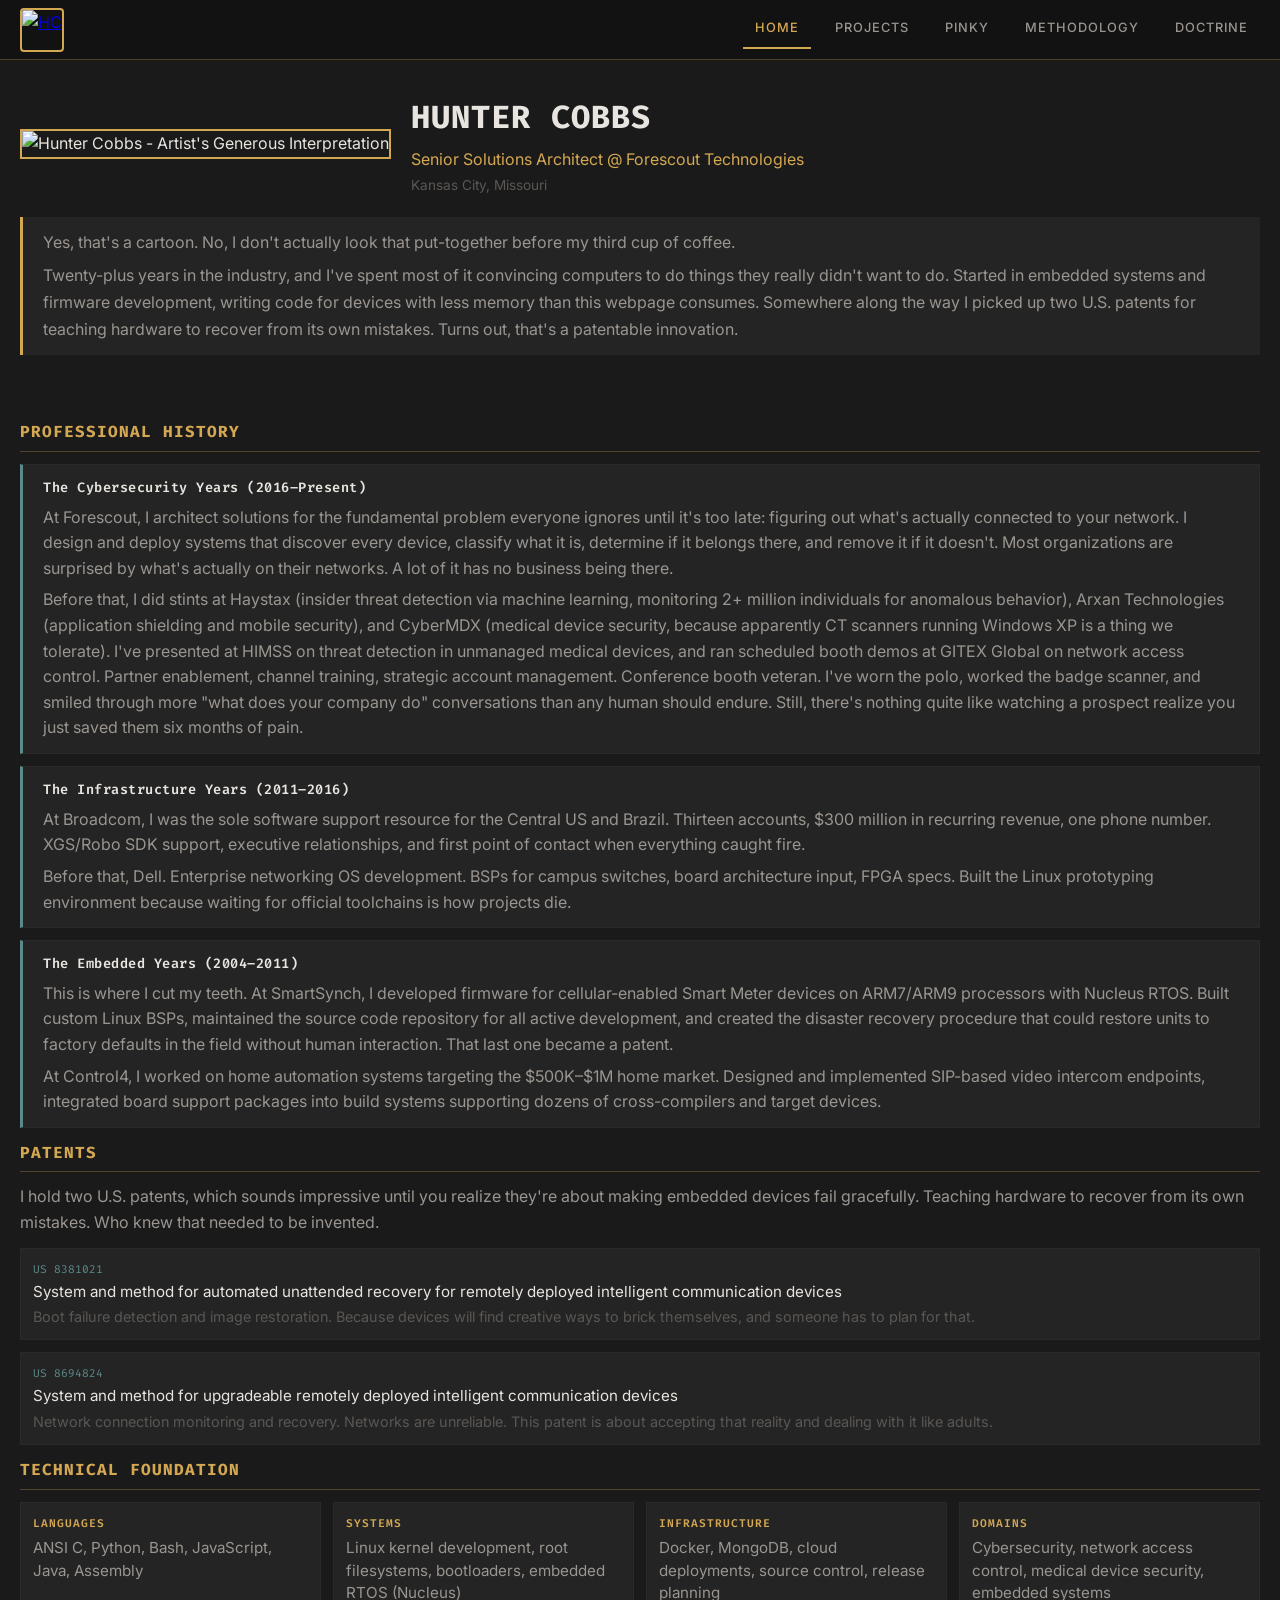
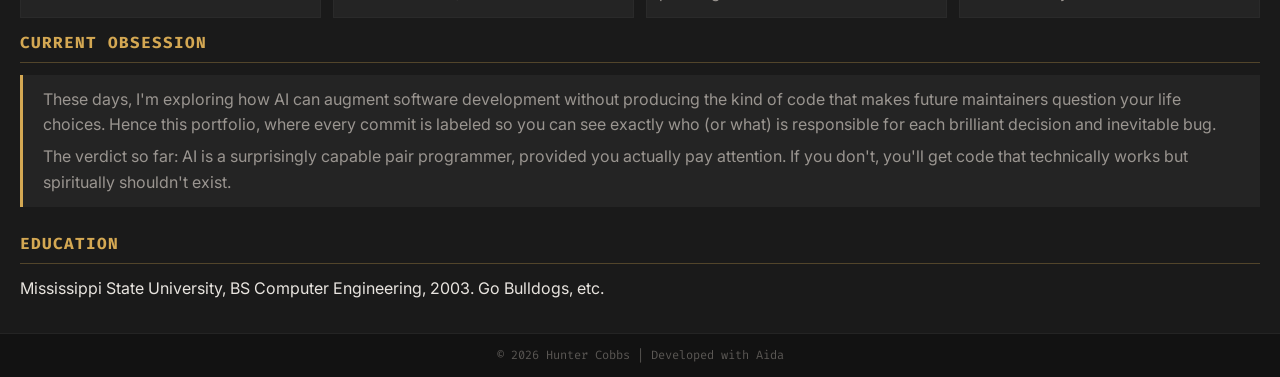
==== commit c52b326d: "Correct GITEX claim: booth demos, not stage presentation GITEX Global engagement was scheduled booth" ====
--- a/index.html
+++ b/index.html
@@ -69,7 +69,7 @@
                         2+ million individuals for anomalous behavior), Arxan Technologies (application shielding and
                         mobile security), and CyberMDX (medical device security, because apparently CT scanners running
                         Windows XP is a thing we tolerate). I've presented at HIMSS on threat detection in unmanaged
-                        medical devices, and at GITEX Global on network access control. Partner enablement, channel
+                        medical devices, and ran scheduled booth demos at GITEX Global on network access control. Partner enablement, channel
                         training, strategic account management. Conference booth veteran. I've worn the polo, worked
                         the badge scanner, and smiled through more "what does your company do" conversations than
                         any human should endure. Still, there's nothing quite like watching a prospect realize you
